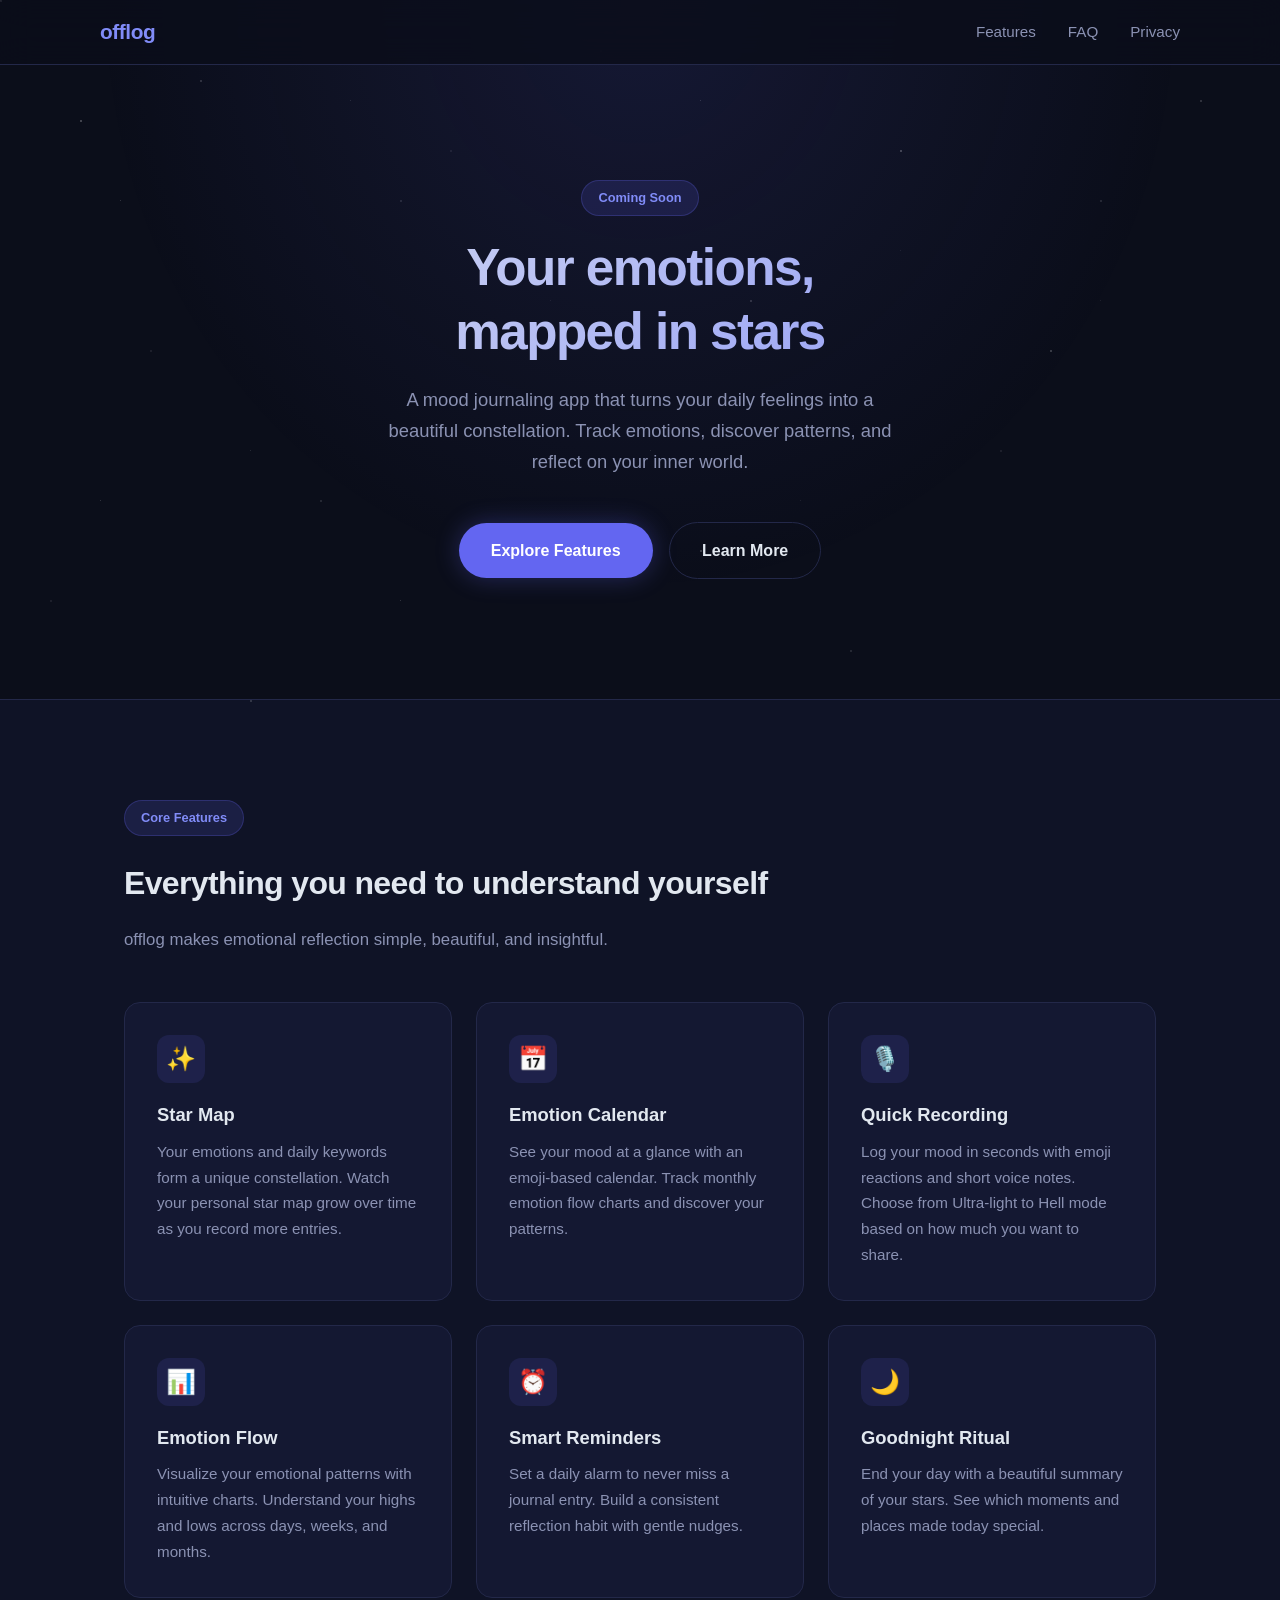
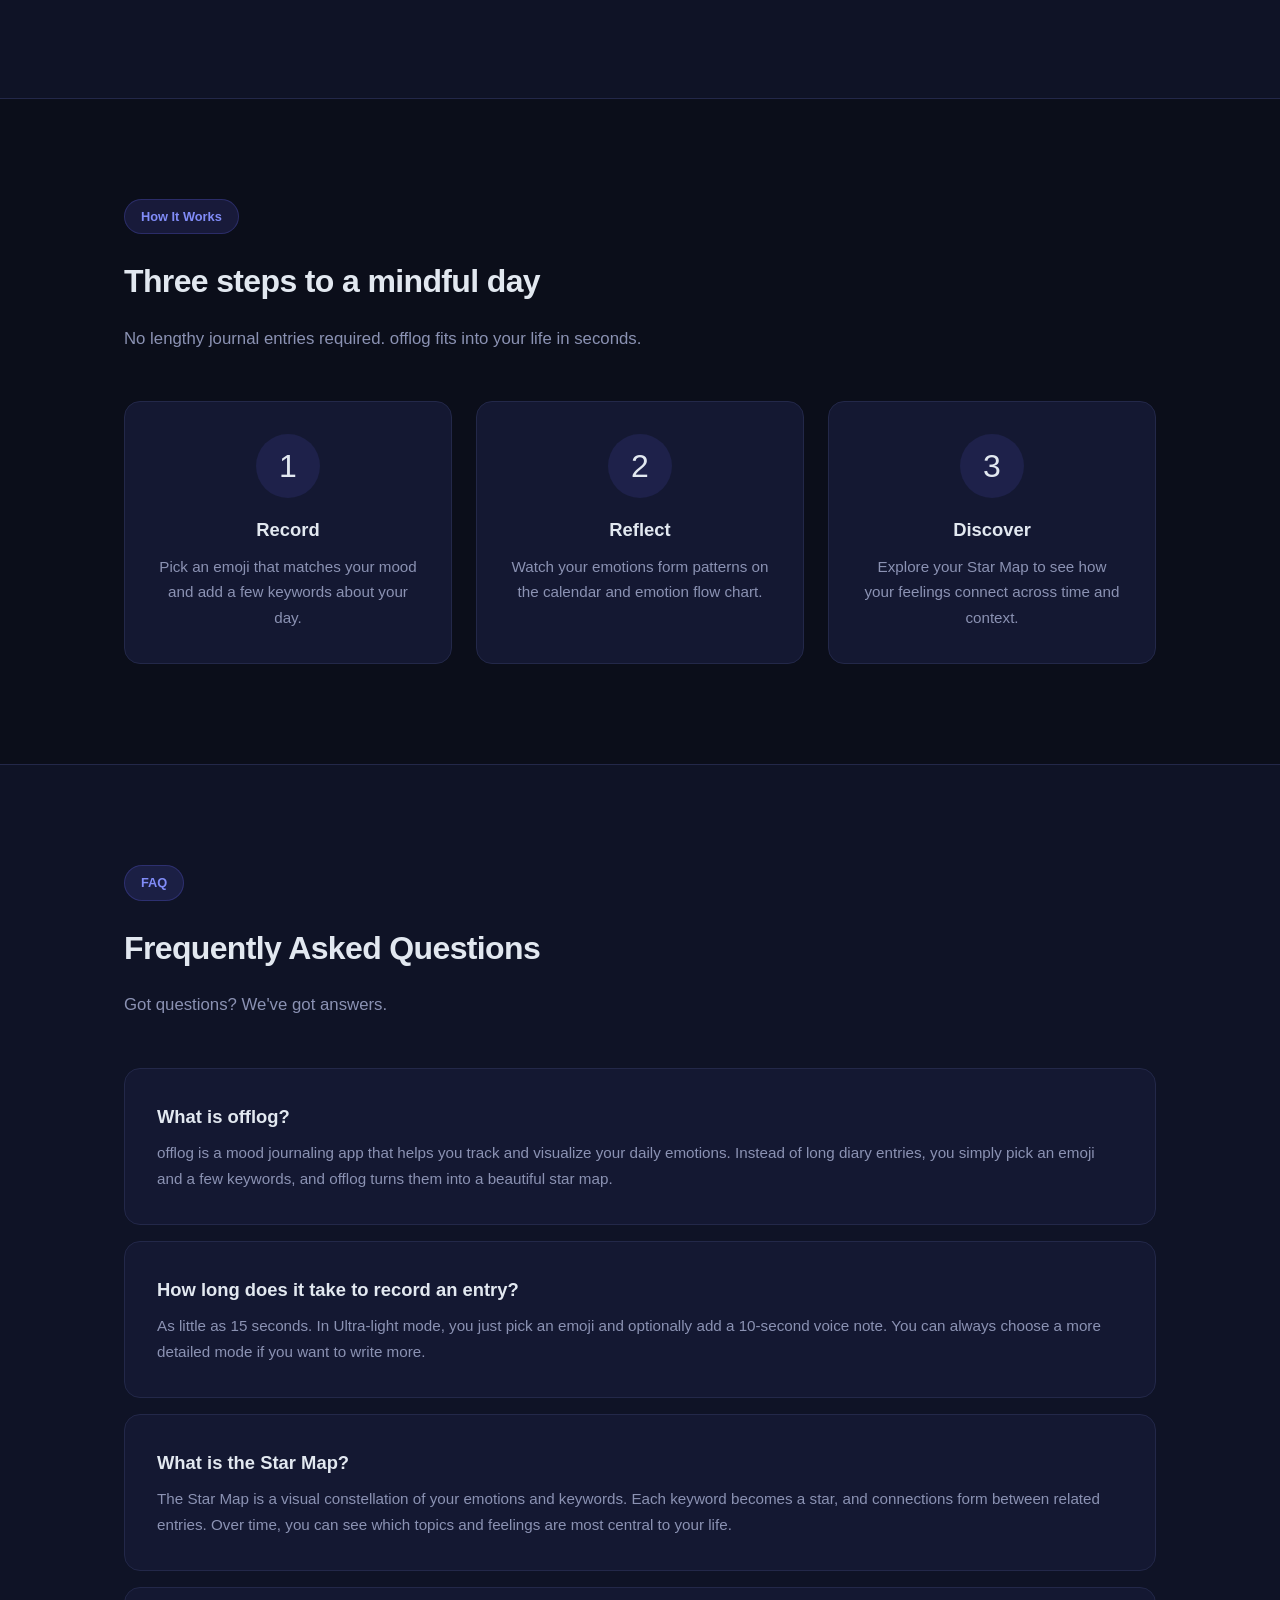
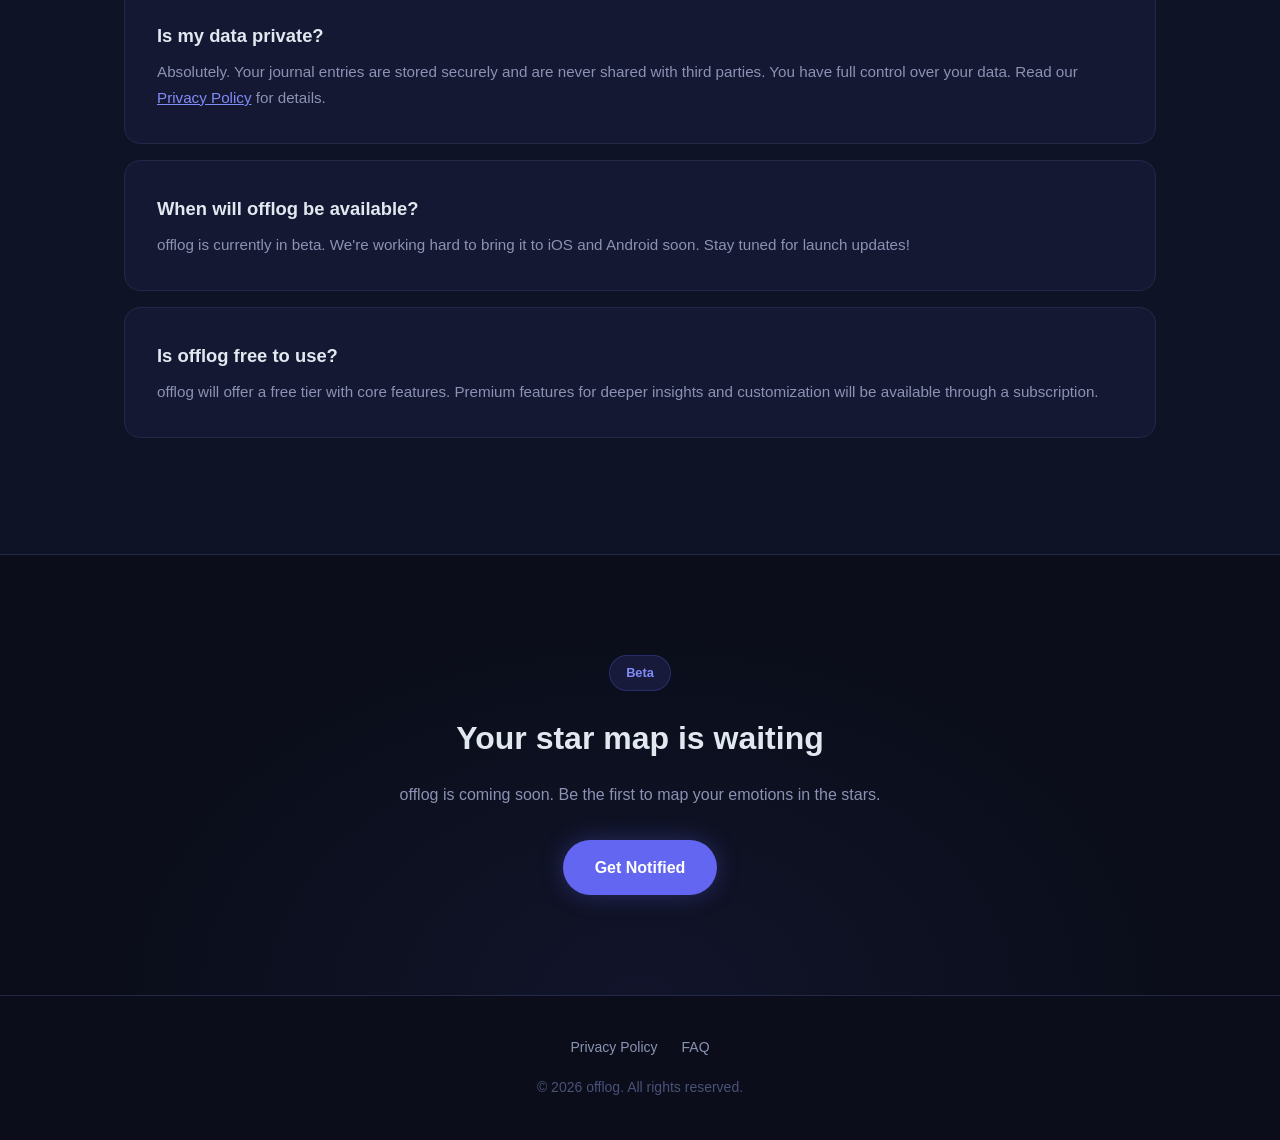
==== index.html @ 21ef57fb "Add offlog homepage with landing page and privacy policy - Landing page with Coming Soon hero, featu" ====
<!DOCTYPE html>
<html lang="en">
<head>
  <meta charset="UTF-8">
  <meta name="viewport" content="width=device-width, initial-scale=1.0">
  <title>offlog - Your emotions, mapped in stars</title>
  <meta name="description" content="offlog is a mood journaling app that turns your daily emotions into a personal star map. Track, reflect, and understand your emotional patterns.">
  <link rel="stylesheet" href="css/style.css">
</head>
<body>

  <div class="stars-bg"></div>

  <nav class="nav">
    <div class="nav-inner">
      <a href="/" class="nav-logo">offlog</a>
      <ul class="nav-links">
        <li><a href="#features">Features</a></li>
        <li><a href="#faq">FAQ</a></li>
        <li><a href="privacy.html">Privacy</a></li>
      </ul>
    </div>
  </nav>

  <!-- Hero -->
  <section class="hero">
    <span class="badge">Coming Soon</span>
    <h1>Your emotions,<br>mapped in stars</h1>
    <p>A mood journaling app that turns your daily feelings into a beautiful constellation. Track emotions, discover patterns, and reflect on your inner world.</p>
    <a href="#features" class="btn btn-primary">Explore Features</a>
    <a href="#faq" class="btn btn-outline">Learn More</a>
  </section>

  <!-- Features -->
  <div class="section-alt">
    <section class="section" id="features">
      <span class="badge">Core Features</span>
      <h2 class="section-title">Everything you need to understand yourself</h2>
      <p class="section-desc">offlog makes emotional reflection simple, beautiful, and insightful.</p>
      <div class="features">
        <div class="feature-card">
          <div class="feature-icon">✨</div>
          <h3>Star Map</h3>
          <p>Your emotions and daily keywords form a unique constellation. Watch your personal star map grow over time as you record more entries.</p>
        </div>
        <div class="feature-card">
          <div class="feature-icon">📅</div>
          <h3>Emotion Calendar</h3>
          <p>See your mood at a glance with an emoji-based calendar. Track monthly emotion flow charts and discover your patterns.</p>
        </div>
        <div class="feature-card">
          <div class="feature-icon">🎙️</div>
          <h3>Quick Recording</h3>
          <p>Log your mood in seconds with emoji reactions and short voice notes. Choose from Ultra-light to Hell mode based on how much you want to share.</p>
        </div>
        <div class="feature-card">
          <div class="feature-icon">📊</div>
          <h3>Emotion Flow</h3>
          <p>Visualize your emotional patterns with intuitive charts. Understand your highs and lows across days, weeks, and months.</p>
        </div>
        <div class="feature-card">
          <div class="feature-icon">⏰</div>
          <h3>Smart Reminders</h3>
          <p>Set a daily alarm to never miss a journal entry. Build a consistent reflection habit with gentle nudges.</p>
        </div>
        <div class="feature-card">
          <div class="feature-icon">🌙</div>
          <h3>Goodnight Ritual</h3>
          <p>End your day with a beautiful summary of your stars. See which moments and places made today special.</p>
        </div>
      </div>
    </section>
  </div>

  <!-- How It Works -->
  <section class="section" id="how-it-works">
    <span class="badge">How It Works</span>
    <h2 class="section-title">Three steps to a mindful day</h2>
    <p class="section-desc">No lengthy journal entries required. offlog fits into your life in seconds.</p>
    <div class="features" style="grid-template-columns: repeat(auto-fit, minmax(240px, 1fr));">
      <div class="feature-card" style="text-align: center;">
        <div class="feature-icon" style="margin: 0 auto 16px; font-size: 2rem; width: 64px; height: 64px; border-radius: 50%;">1</div>
        <h3>Record</h3>
        <p>Pick an emoji that matches your mood and add a few keywords about your day.</p>
      </div>
      <div class="feature-card" style="text-align: center;">
        <div class="feature-icon" style="margin: 0 auto 16px; font-size: 2rem; width: 64px; height: 64px; border-radius: 50%;">2</div>
        <h3>Reflect</h3>
        <p>Watch your emotions form patterns on the calendar and emotion flow chart.</p>
      </div>
      <div class="feature-card" style="text-align: center;">
        <div class="feature-icon" style="margin: 0 auto 16px; font-size: 2rem; width: 64px; height: 64px; border-radius: 50%;">3</div>
        <h3>Discover</h3>
        <p>Explore your Star Map to see how your feelings connect across time and context.</p>
      </div>
    </div>
  </section>

  <!-- FAQ -->
  <div class="section-alt">
    <section class="section" id="faq">
      <span class="badge">FAQ</span>
      <h2 class="section-title">Frequently Asked Questions</h2>
      <p class="section-desc">Got questions? We've got answers.</p>

      <div class="faq-list">
        <div class="feature-card" style="margin-bottom: 16px;">
          <h3>What is offlog?</h3>
          <p>offlog is a mood journaling app that helps you track and visualize your daily emotions. Instead of long diary entries, you simply pick an emoji and a few keywords, and offlog turns them into a beautiful star map.</p>
        </div>
        <div class="feature-card" style="margin-bottom: 16px;">
          <h3>How long does it take to record an entry?</h3>
          <p>As little as 15 seconds. In Ultra-light mode, you just pick an emoji and optionally add a 10-second voice note. You can always choose a more detailed mode if you want to write more.</p>
        </div>
        <div class="feature-card" style="margin-bottom: 16px;">
          <h3>What is the Star Map?</h3>
          <p>The Star Map is a visual constellation of your emotions and keywords. Each keyword becomes a star, and connections form between related entries. Over time, you can see which topics and feelings are most central to your life.</p>
        </div>
        <div class="feature-card" style="margin-bottom: 16px;">
          <h3>Is my data private?</h3>
          <p>Absolutely. Your journal entries are stored securely and are never shared with third parties. You have full control over your data. Read our <a href="privacy.html" style="color: var(--primary-light); text-decoration: underline;">Privacy Policy</a> for details.</p>
        </div>
        <div class="feature-card" style="margin-bottom: 16px;">
          <h3>When will offlog be available?</h3>
          <p>offlog is currently in beta. We're working hard to bring it to iOS and Android soon. Stay tuned for launch updates!</p>
        </div>
        <div class="feature-card" style="margin-bottom: 16px;">
          <h3>Is offlog free to use?</h3>
          <p>offlog will offer a free tier with core features. Premium features for deeper insights and customization will be available through a subscription.</p>
        </div>
      </div>
    </section>
  </div>

  <!-- CTA -->
  <section class="cta">
    <span class="badge">Beta</span>
    <h2>Your star map is waiting</h2>
    <p>offlog is coming soon. Be the first to map your emotions in the stars.</p>
    <a href="#" class="btn btn-primary">Get Notified</a>
  </section>

  <!-- Footer -->
  <footer class="footer">
    <ul class="footer-links">
      <li><a href="privacy.html">Privacy Policy</a></li>
      <li><a href="#faq">FAQ</a></li>
    </ul>
    <p>&copy; 2026 offlog. All rights reserved.</p>
  </footer>

</body>
</html>
---- css/style.css ----
/* Reset & Base */
*, *::before, *::after {
  margin: 0;
  padding: 0;
  box-sizing: border-box;
}

:root {
  --bg: #0b0e1a;
  --bg-card: #141832;
  --bg-card-hover: #1a1f42;
  --primary: #6366f1;
  --primary-light: #818cf8;
  --accent: #f5c542;
  --text: #e2e8f0;
  --text-muted: #8b92b3;
  --text-dim: #4a5178;
  --border: #232849;
  --radius: 16px;
  --glow: rgba(99, 102, 241, 0.15);
}

html {
  scroll-behavior: smooth;
}

body {
  font-family: 'Pretendard', -apple-system, BlinkMacSystemFont, 'Segoe UI', sans-serif;
  color: var(--text);
  background: var(--bg);
  line-height: 1.7;
  word-break: keep-all;
}

a {
  color: inherit;
  text-decoration: none;
}

/* Stars Background */
.stars-bg {
  position: fixed;
  top: 0;
  left: 0;
  width: 100%;
  height: 100%;
  pointer-events: none;
  z-index: 0;
  overflow: hidden;
}

.stars-bg::before,
.stars-bg::after {
  content: '';
  position: absolute;
  width: 2px;
  height: 2px;
  border-radius: 50%;
  background: white;
  box-shadow:
    80px 120px 0 rgba(255,255,255,0.3),
    200px 80px 0 rgba(255,255,255,0.2),
    400px 200px 0 rgba(255,255,255,0.15),
    600px 50px 0 rgba(255,255,255,0.25),
    150px 350px 0 rgba(255,255,255,0.1),
    750px 300px 0 rgba(255,255,255,0.2),
    320px 500px 0 rgba(255,255,255,0.15),
    900px 150px 0 rgba(255,255,255,0.3),
    50px 600px 0 rgba(255,255,255,0.1),
    500px 400px 0 rgba(255,255,255,0.2),
    1100px 200px 0 rgba(255,255,255,0.15),
    700px 550px 0 rgba(255,255,255,0.25),
    1000px 450px 0 rgba(255,255,255,0.1),
    250px 700px 0 rgba(255,255,255,0.2),
    850px 650px 0 rgba(255,255,255,0.15),
    1200px 100px 0 rgba(255,255,255,0.2),
    450px 150px 0 rgba(255,255,255,0.1),
    1050px 350px 0 rgba(255,255,255,0.25);
  animation: twinkle 4s ease-in-out infinite alternate;
}

.stars-bg::after {
  width: 1px;
  height: 1px;
  box-shadow:
    120px 200px 0 rgba(255,255,255,0.2),
    350px 100px 0 rgba(255,255,255,0.15),
    550px 300px 0 rgba(255,255,255,0.1),
    700px 100px 0 rgba(255,255,255,0.2),
    250px 450px 0 rgba(255,255,255,0.15),
    900px 250px 0 rgba(255,255,255,0.1),
    100px 500px 0 rgba(255,255,255,0.2),
    650px 450px 0 rgba(255,255,255,0.15),
    1100px 300px 0 rgba(255,255,255,0.1),
    400px 600px 0 rgba(255,255,255,0.2),
    800px 500px 0 rgba(255,255,255,0.1);
  animation: twinkle 5s ease-in-out infinite alternate-reverse;
}

@keyframes twinkle {
  0% { opacity: 0.5; }
  100% { opacity: 1; }
}

/* Navigation */
.nav {
  position: fixed;
  top: 0;
  left: 0;
  right: 0;
  background: rgba(11, 14, 26, 0.85);
  backdrop-filter: blur(16px);
  border-bottom: 1px solid var(--border);
  z-index: 100;
  padding: 0 24px;
}

.nav-inner {
  max-width: 1080px;
  margin: 0 auto;
  display: flex;
  align-items: center;
  justify-content: space-between;
  height: 64px;
}

.nav-logo {
  font-size: 1.3rem;
  font-weight: 700;
  letter-spacing: -0.02em;
  color: var(--primary-light);
}

.nav-links {
  display: flex;
  gap: 32px;
  list-style: none;
}

.nav-links a {
  font-size: 0.95rem;
  color: var(--text-muted);
  transition: color 0.2s;
}

.nav-links a:hover,
.nav-links a.active {
  color: var(--text);
}

/* Hero */
.hero {
  position: relative;
  z-index: 1;
  padding: 180px 24px 120px;
  text-align: center;
  background: radial-gradient(ellipse at 50% 0%, rgba(99, 102, 241, 0.12) 0%, transparent 60%);
}

.hero h1 {
  font-size: 3.2rem;
  font-weight: 800;
  letter-spacing: -0.03em;
  line-height: 1.25;
  margin-bottom: 20px;
  background: linear-gradient(135deg, #e2e8f0 0%, var(--primary-light) 100%);
  -webkit-background-clip: text;
  -webkit-text-fill-color: transparent;
  background-clip: text;
}

.hero p {
  font-size: 1.15rem;
  color: var(--text-muted);
  max-width: 520px;
  margin: 0 auto 44px;
}

.btn {
  display: inline-block;
  padding: 14px 32px;
  border-radius: 50px;
  font-size: 1rem;
  font-weight: 600;
  transition: all 0.25s;
  cursor: pointer;
  border: none;
}

.btn-primary {
  background: var(--primary);
  color: #fff;
  box-shadow: 0 0 24px rgba(99, 102, 241, 0.3);
}

.btn-primary:hover {
  background: var(--primary-light);
  transform: translateY(-2px);
  box-shadow: 0 0 36px rgba(99, 102, 241, 0.45);
}

.btn-outline {
  border: 1.5px solid var(--border);
  background: transparent;
  color: var(--text);
  margin-left: 12px;
}

.btn-outline:hover {
  border-color: var(--primary);
  color: var(--primary-light);
  background: var(--glow);
}

/* Badge */
.badge {
  display: inline-block;
  padding: 6px 16px;
  border-radius: 50px;
  font-size: 0.8rem;
  font-weight: 600;
  background: rgba(99, 102, 241, 0.15);
  color: var(--primary-light);
  border: 1px solid rgba(99, 102, 241, 0.25);
  margin-bottom: 20px;
}

/* Sections */
.section {
  position: relative;
  z-index: 1;
  padding: 100px 24px;
  max-width: 1080px;
  margin: 0 auto;
}

.section-alt {
  background: rgba(20, 24, 50, 0.5);
  border-top: 1px solid var(--border);
  border-bottom: 1px solid var(--border);
}

.section-title {
  font-size: 2rem;
  font-weight: 700;
  letter-spacing: -0.02em;
  margin-bottom: 16px;
}

.section-desc {
  color: var(--text-muted);
  font-size: 1.05rem;
  margin-bottom: 48px;
  max-width: 600px;
}

/* Feature Cards */
.features {
  display: grid;
  grid-template-columns: repeat(auto-fit, minmax(280px, 1fr));
  gap: 24px;
}

.feature-card {
  background: var(--bg-card);
  border: 1px solid var(--border);
  border-radius: var(--radius);
  padding: 32px;
  transition: all 0.25s;
}

.feature-card:hover {
  background: var(--bg-card-hover);
  border-color: rgba(99, 102, 241, 0.3);
  box-shadow: 0 4px 24px rgba(99, 102, 241, 0.08);
  transform: translateY(-2px);
}

.feature-icon {
  width: 48px;
  height: 48px;
  border-radius: 12px;
  background: rgba(99, 102, 241, 0.12);
  display: flex;
  align-items: center;
  justify-content: center;
  font-size: 1.5rem;
  margin-bottom: 16px;
}

.feature-card h3 {
  font-size: 1.15rem;
  font-weight: 600;
  margin-bottom: 8px;
  color: var(--text);
}

.feature-card p {
  color: var(--text-muted);
  font-size: 0.95rem;
}

/* Screenshots */
.screenshots {
  display: flex;
  justify-content: center;
  gap: 20px;
  margin-top: 48px;
  flex-wrap: wrap;
}

.screenshot-frame {
  width: 220px;
  height: 440px;
  border-radius: 28px;
  border: 2px solid var(--border);
  background: var(--bg-card);
  overflow: hidden;
  box-shadow: 0 8px 32px rgba(0, 0, 0, 0.3);
  transition: transform 0.3s;
}

.screenshot-frame:hover {
  transform: translateY(-4px);
}

.screenshot-frame img {
  width: 100%;
  height: 100%;
  object-fit: cover;
}

/* CTA */
.cta {
  position: relative;
  z-index: 1;
  text-align: center;
  padding: 100px 24px;
  background: radial-gradient(ellipse at 50% 100%, rgba(99, 102, 241, 0.08) 0%, transparent 60%);
}

.cta h2 {
  font-size: 2rem;
  font-weight: 700;
  margin-bottom: 16px;
}

.cta p {
  color: var(--text-muted);
  margin-bottom: 32px;
}

/* Footer */
.footer {
  position: relative;
  z-index: 1;
  border-top: 1px solid var(--border);
  padding: 40px 24px;
  text-align: center;
  color: var(--text-dim);
  font-size: 0.875rem;
}

.footer-links {
  display: flex;
  justify-content: center;
  gap: 24px;
  margin-bottom: 16px;
  list-style: none;
}

.footer-links a {
  color: var(--text-muted);
  font-size: 0.875rem;
  transition: color 0.2s;
}

.footer-links a:hover {
  color: var(--text);
}

/* Page Header */
.page-header {
  position: relative;
  z-index: 1;
  padding: 140px 24px 60px;
  text-align: center;
  background: radial-gradient(ellipse at 50% 0%, rgba(99, 102, 241, 0.1) 0%, transparent 50%);
}

.page-header h1 {
  font-size: 2.5rem;
  font-weight: 800;
  letter-spacing: -0.02em;
  margin-bottom: 12px;
}

.page-header p {
  color: var(--text-muted);
  font-size: 1.1rem;
}

/* Content (for about, privacy pages) */
.content {
  position: relative;
  z-index: 1;
  max-width: 800px;
  margin: 0 auto;
  padding: 60px 24px 100px;
}

.content h2 {
  font-size: 1.5rem;
  font-weight: 700;
  margin-top: 56px;
  margin-bottom: 16px;
  padding-top: 24px;
  border-top: 1px solid var(--border);
  color: var(--text);
}

.content h2:first-child {
  margin-top: 0;
  padding-top: 0;
  border-top: none;
}

.content h3 {
  font-size: 1.15rem;
  font-weight: 600;
  margin-top: 32px;
  margin-bottom: 12px;
  color: var(--text);
}

.content p,
.content li {
  color: var(--text-muted);
  margin-bottom: 12px;
}

.content ul {
  padding-left: 20px;
  margin-bottom: 16px;
}

.content strong {
  color: var(--text);
}

.content table {
  width: 100%;
  border-collapse: collapse;
  margin: 24px 0;
}

.content th,
.content td {
  text-align: left;
  padding: 14px 16px;
  border-bottom: 1px solid var(--border);
  font-size: 0.95rem;
}

.content th {
  font-weight: 600;
  color: var(--text);
  background: var(--bg-card);
}

.content td {
  color: var(--text-muted);
}

/* Info Box */
.info-box {
  background: var(--bg-card);
  border: 1px solid var(--border);
  border-left: 3px solid var(--primary);
  border-radius: 8px;
  padding: 20px 24px;
  margin: 24px 0;
}

.info-box p {
  color: var(--text-muted);
  margin-bottom: 0;
}

/* Responsive */
@media (max-width: 768px) {
  .hero h1 {
    font-size: 2.2rem;
  }

  .hero p {
    font-size: 1rem;
  }

  .nav-links {
    gap: 20px;
  }

  .nav-links a {
    font-size: 0.85rem;
  }

  .section-title {
    font-size: 1.5rem;
  }

  .btn-outline {
    margin-left: 0;
    margin-top: 12px;
  }

  .hero .btn {
    display: block;
    width: 100%;
    max-width: 280px;
    margin: 0 auto;
  }

  .hero .btn + .btn {
    margin-top: 12px;
  }

  .screenshot-frame {
    width: 160px;
    height: 320px;
  }

  .page-header h1 {
    font-size: 1.8rem;
  }
}
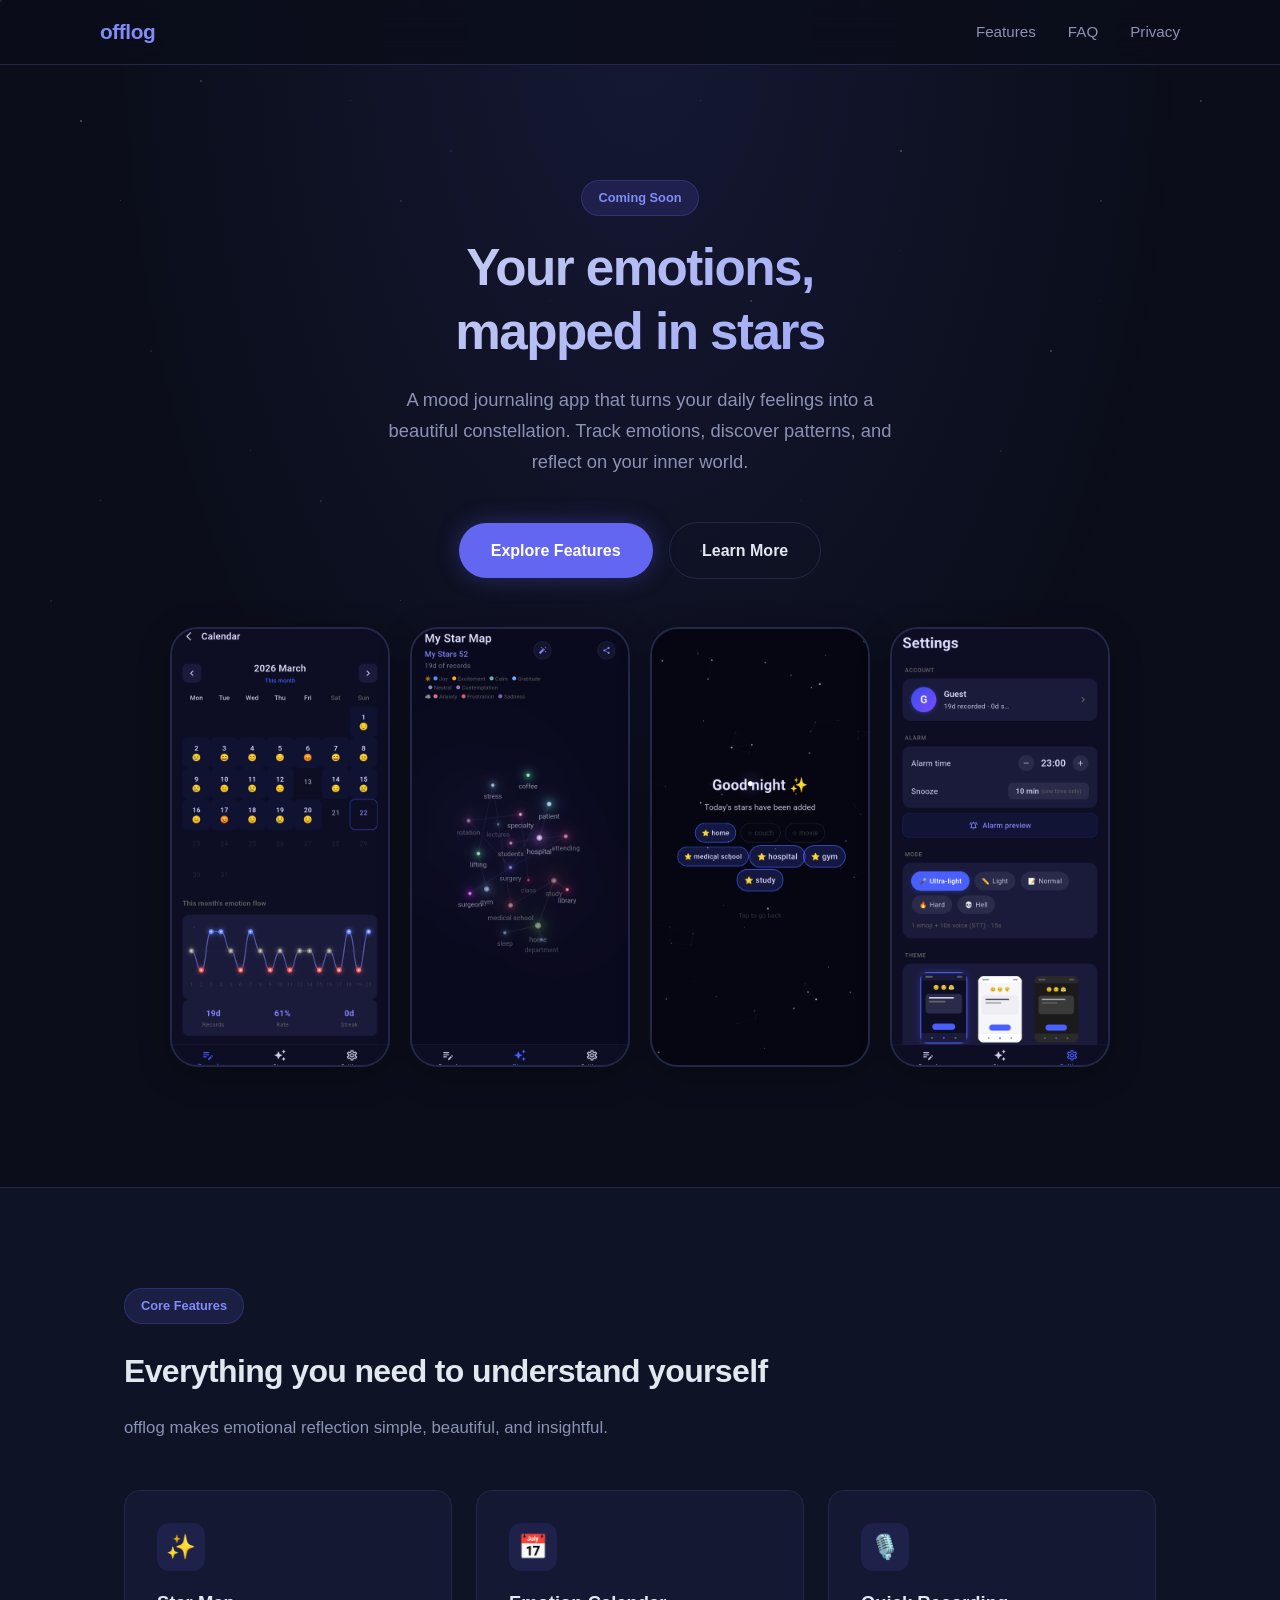
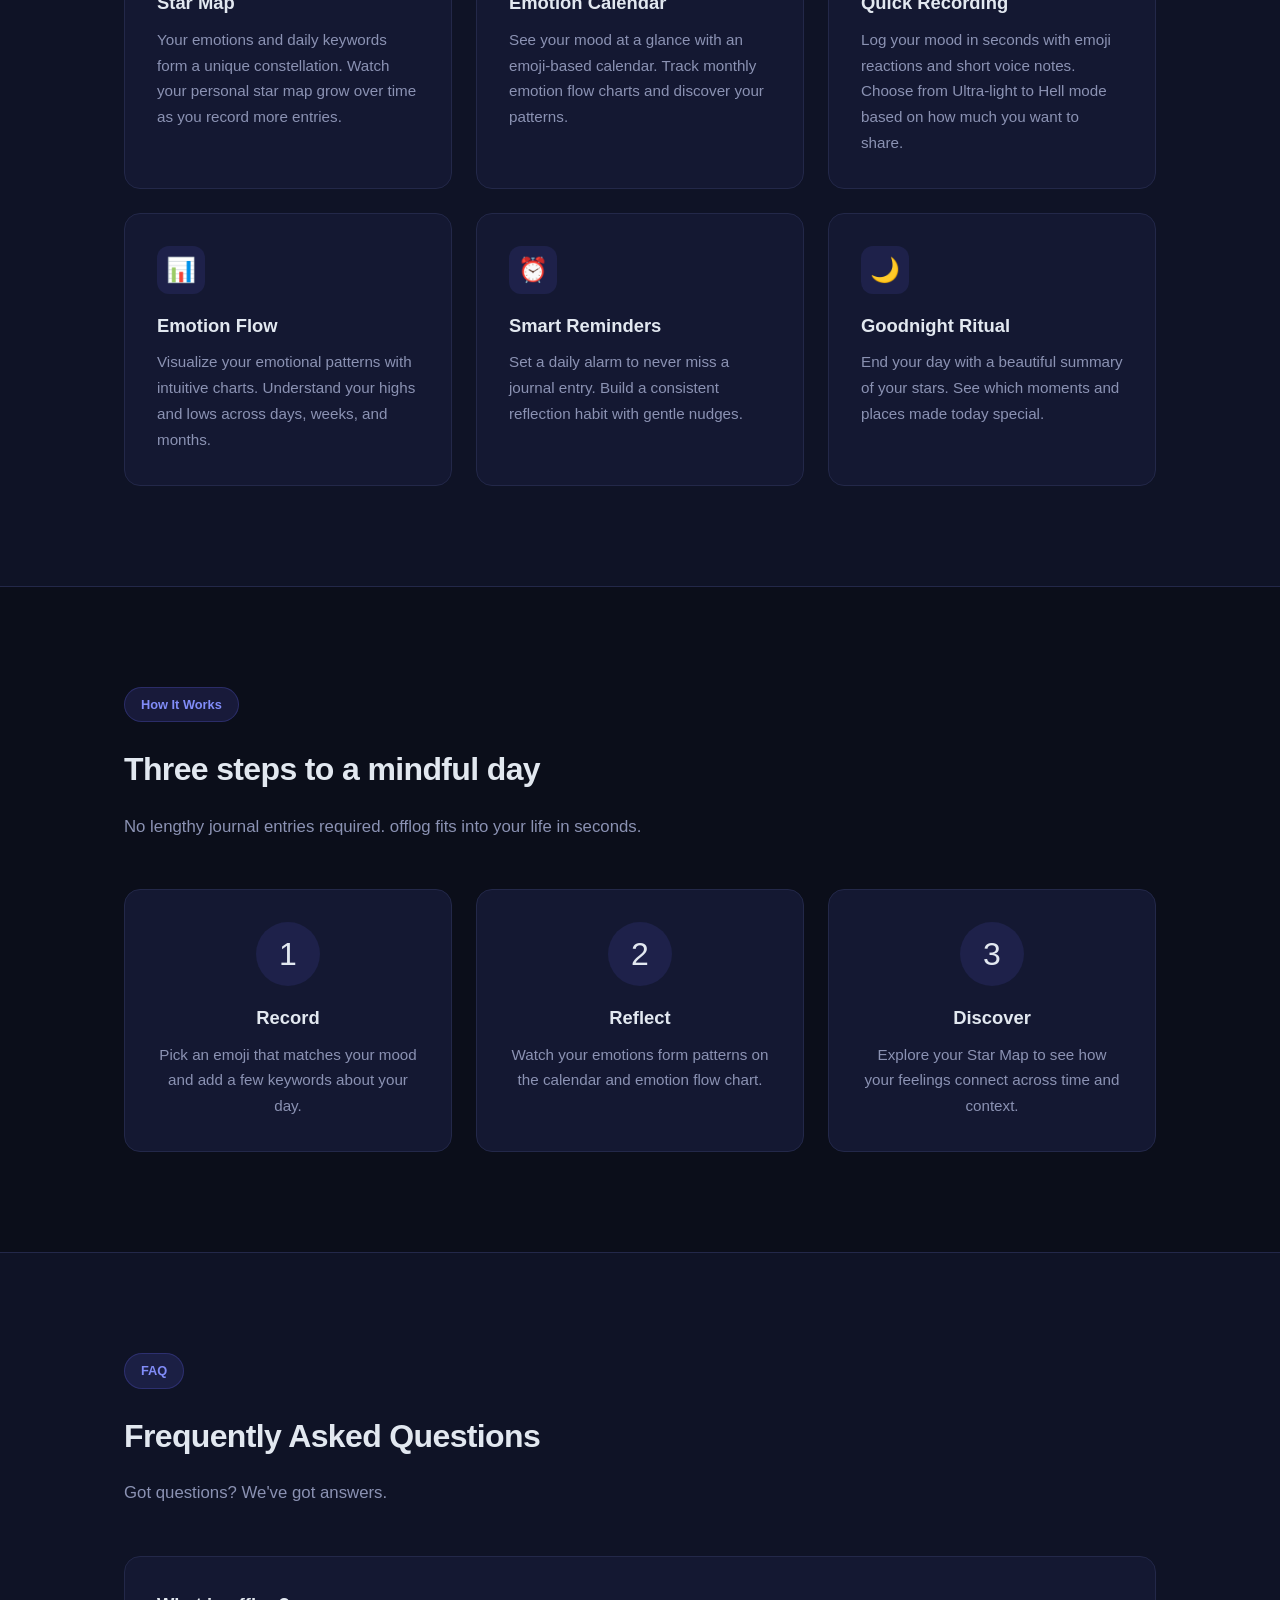
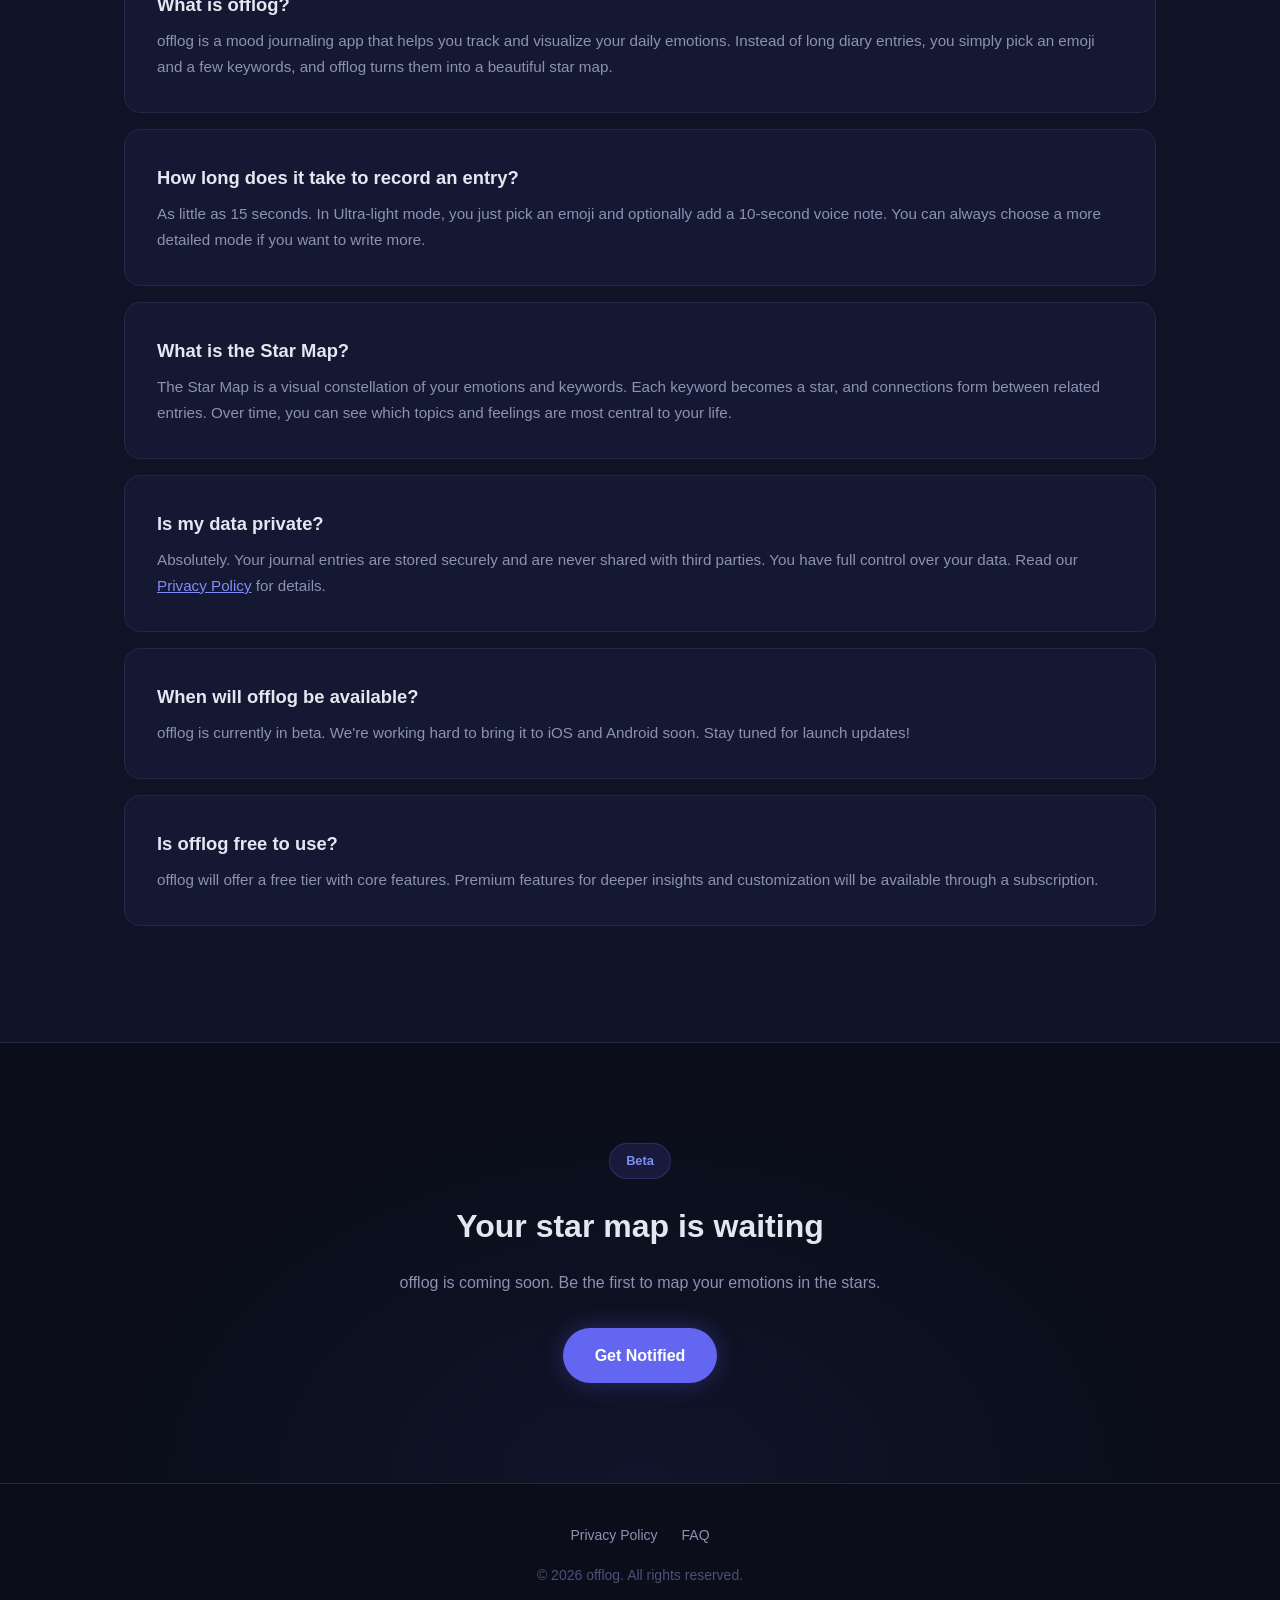
==== commit 7420ee01: "Add app screenshots to homepage hero section https://claude.ai/code/session_01EoPHzSGit4f6naaA4afVFK" ====
--- a/index.html
+++ b/index.html
@@ -29,6 +29,20 @@
     <p>A mood journaling app that turns your daily feelings into a beautiful constellation. Track emotions, discover patterns, and reflect on your inner world.</p>
     <a href="#features" class="btn btn-primary">Explore Features</a>
     <a href="#faq" class="btn btn-outline">Learn More</a>
+    <div class="screenshots">
+      <div class="screenshot-frame">
+        <img src="images/calendar.png" alt="Emotion Calendar">
+      </div>
+      <div class="screenshot-frame">
+        <img src="images/starmap.png" alt="Star Map">
+      </div>
+      <div class="screenshot-frame">
+        <img src="images/goodnight.png" alt="Goodnight Summary">
+      </div>
+      <div class="screenshot-frame">
+        <img src="images/setting.png" alt="Settings">
+      </div>
+    </div>
   </section>
 
   <!-- Features -->
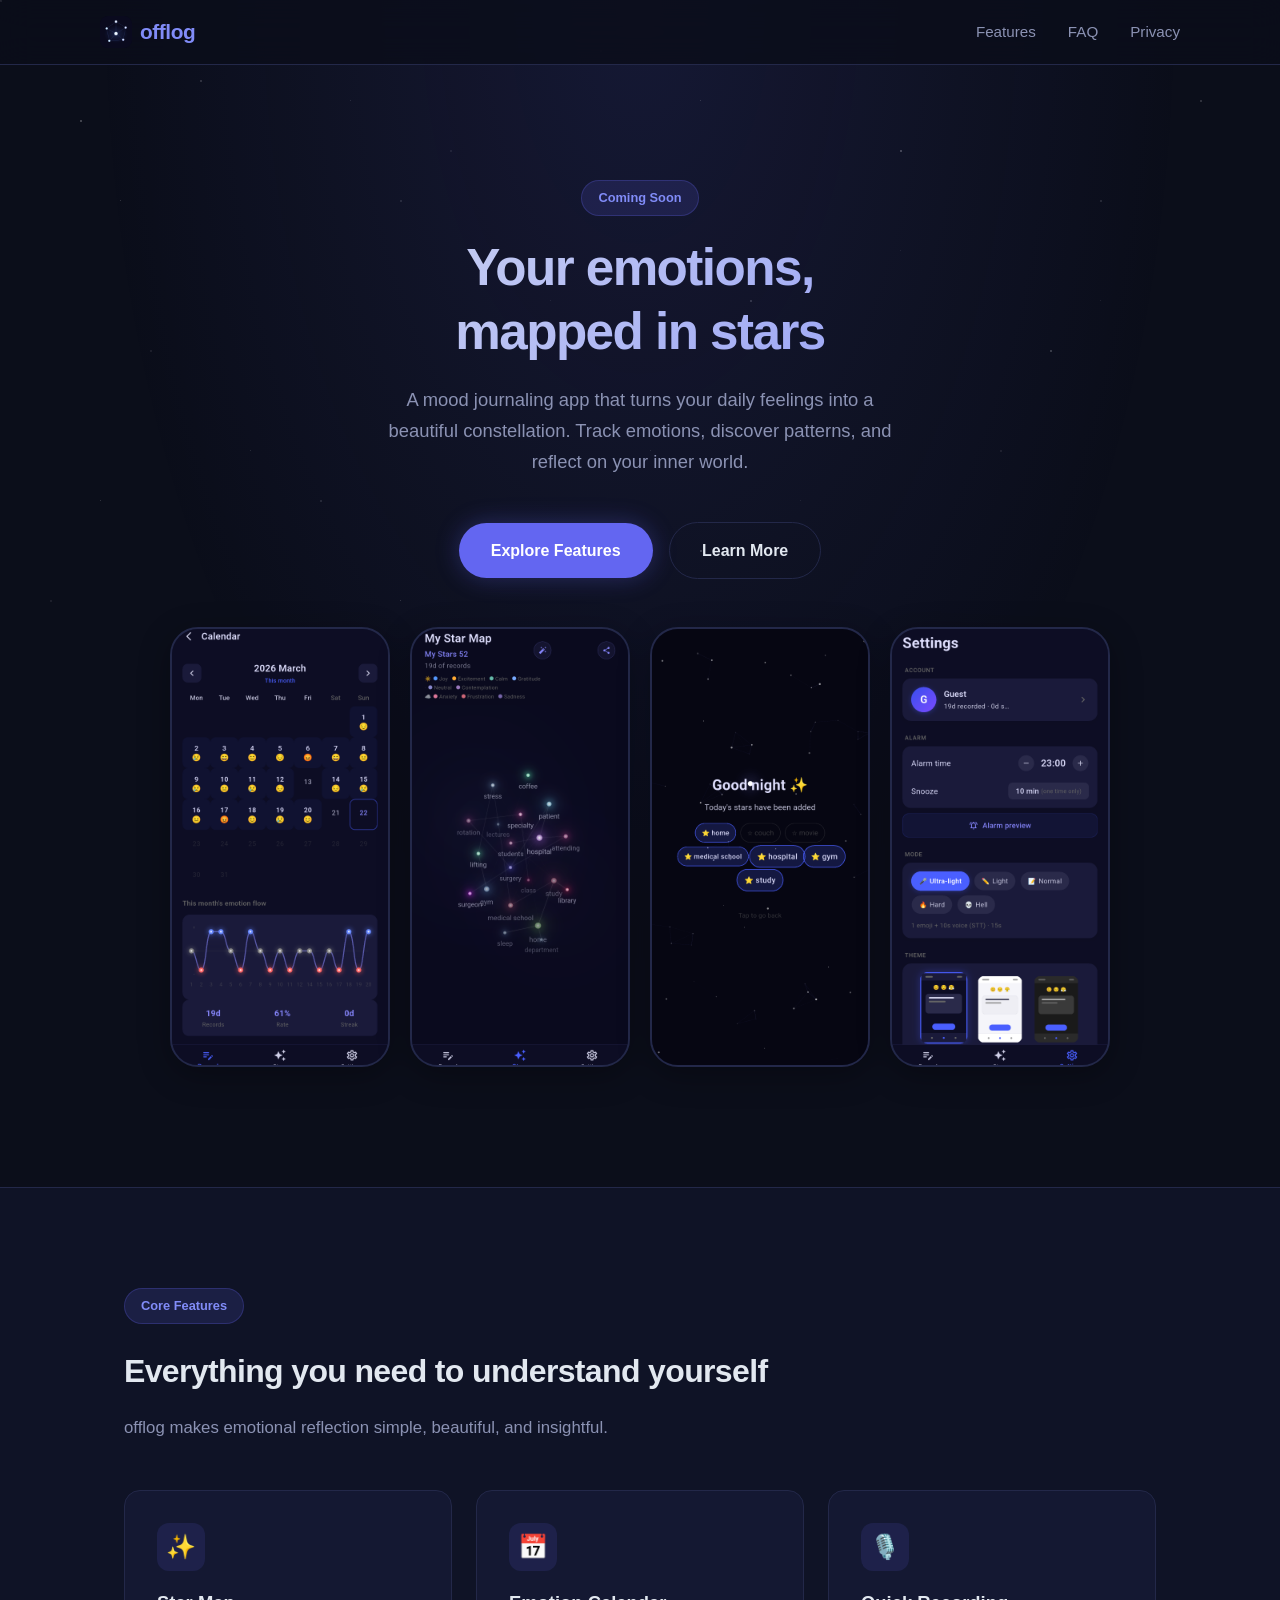
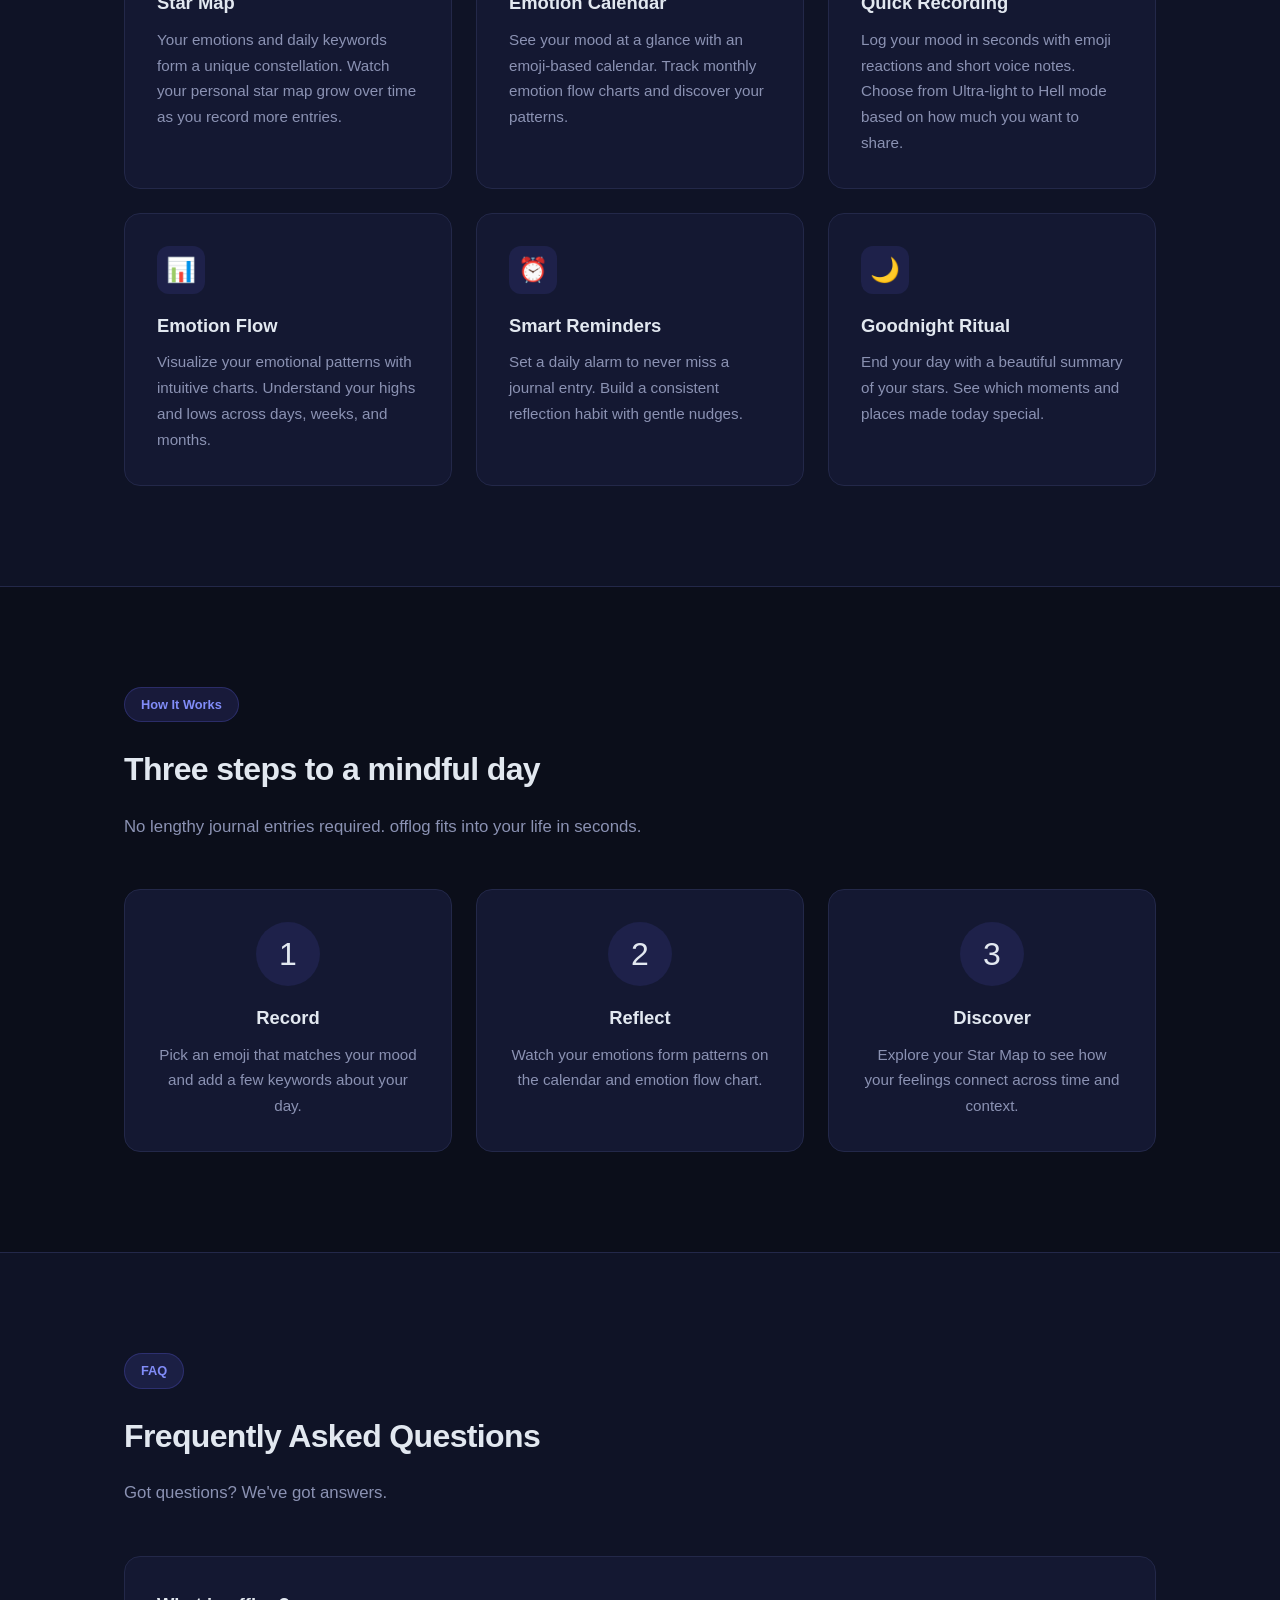
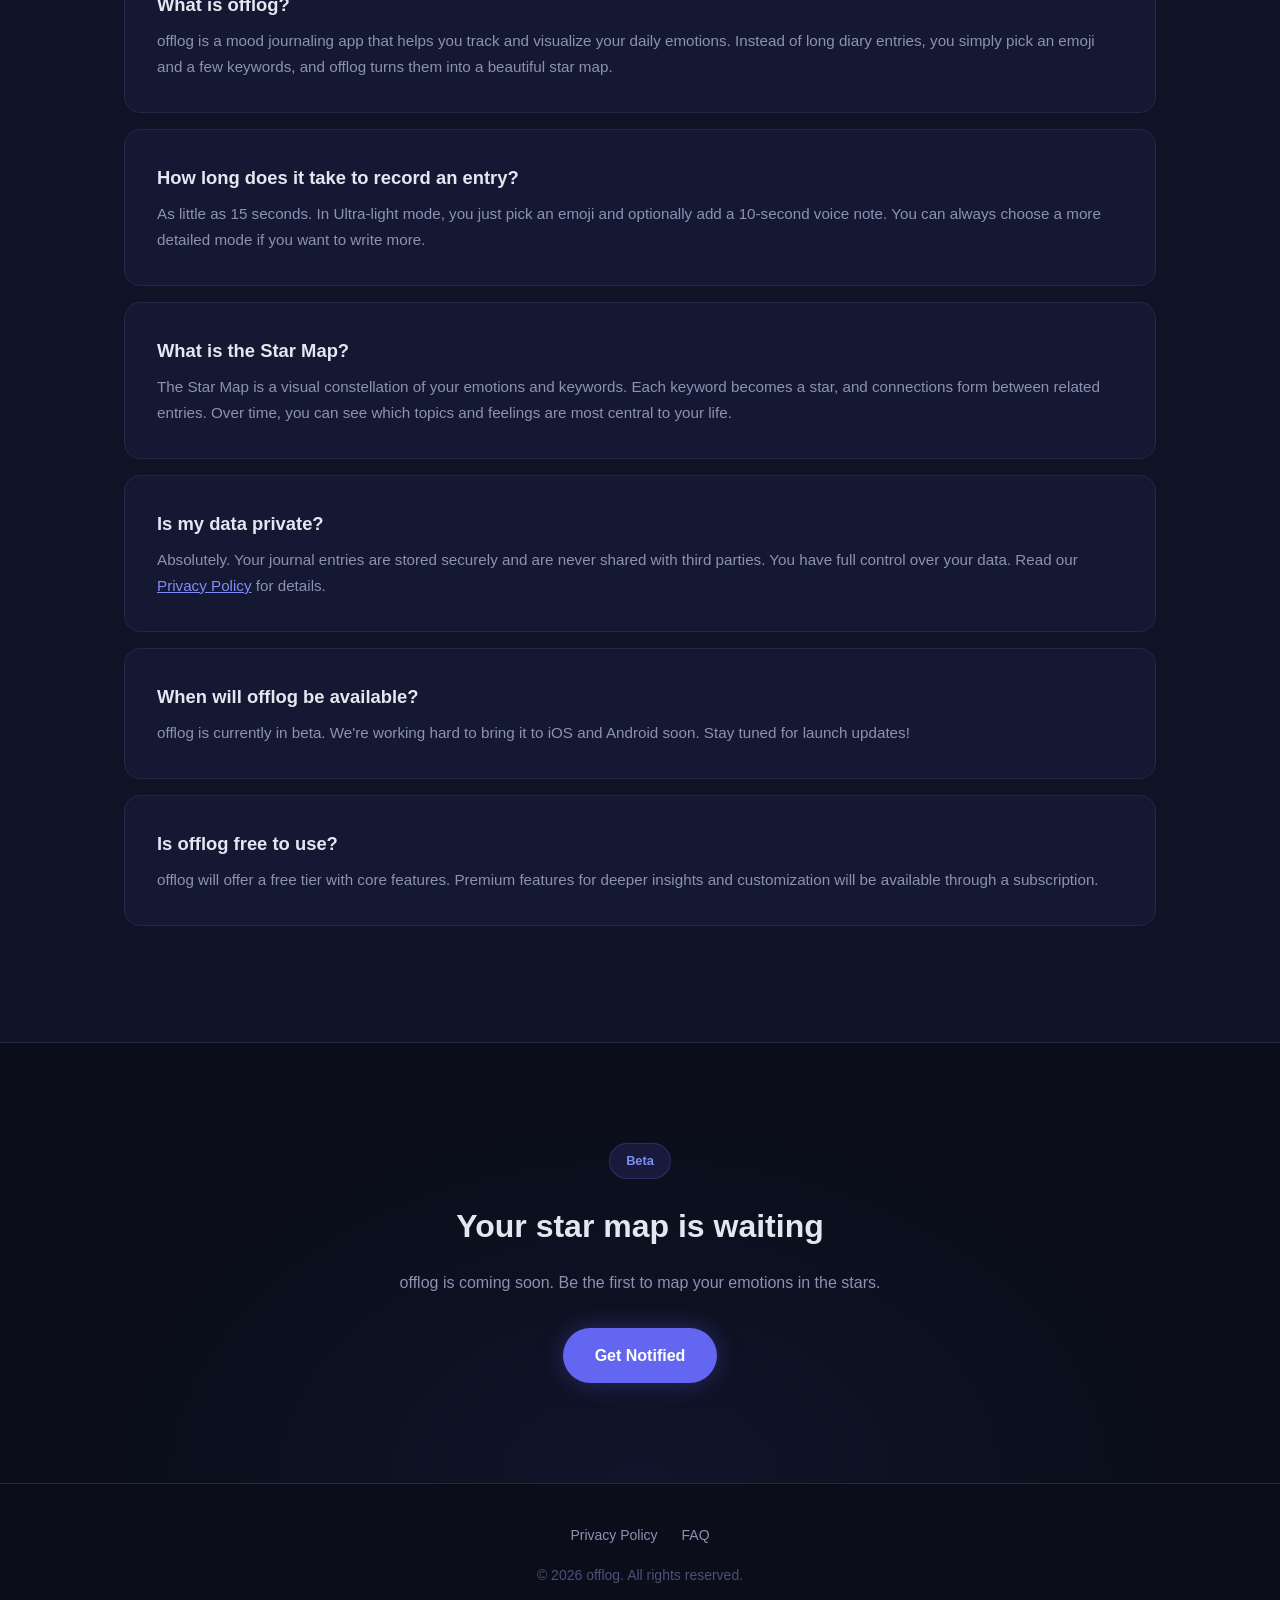
==== commit 6018d74c: "Add offlog logo to navigation bar https://claude.ai/code/session_01EoPHzSGit4f6naaA4afVFK" ====
--- a/index.html
+++ b/index.html
@@ -13,7 +13,7 @@
 
   <nav class="nav">
     <div class="nav-inner">
-      <a href="/" class="nav-logo">offlog</a>
+      <a href="/" class="nav-logo"><img src="images/offlog_icon_192.png" alt="offlog" class="nav-logo-img">offlog</a>
       <ul class="nav-links">
         <li><a href="#features">Features</a></li>
         <li><a href="#faq">FAQ</a></li>
--- a/css/style.css
+++ b/css/style.css
@@ -129,6 +129,15 @@
   font-weight: 700;
   letter-spacing: -0.02em;
   color: var(--primary-light);
+  display: flex;
+  align-items: center;
+  gap: 8px;
+}
+
+.nav-logo-img {
+  width: 32px;
+  height: 32px;
+  border-radius: 8px;
 }
 
 .nav-links {
